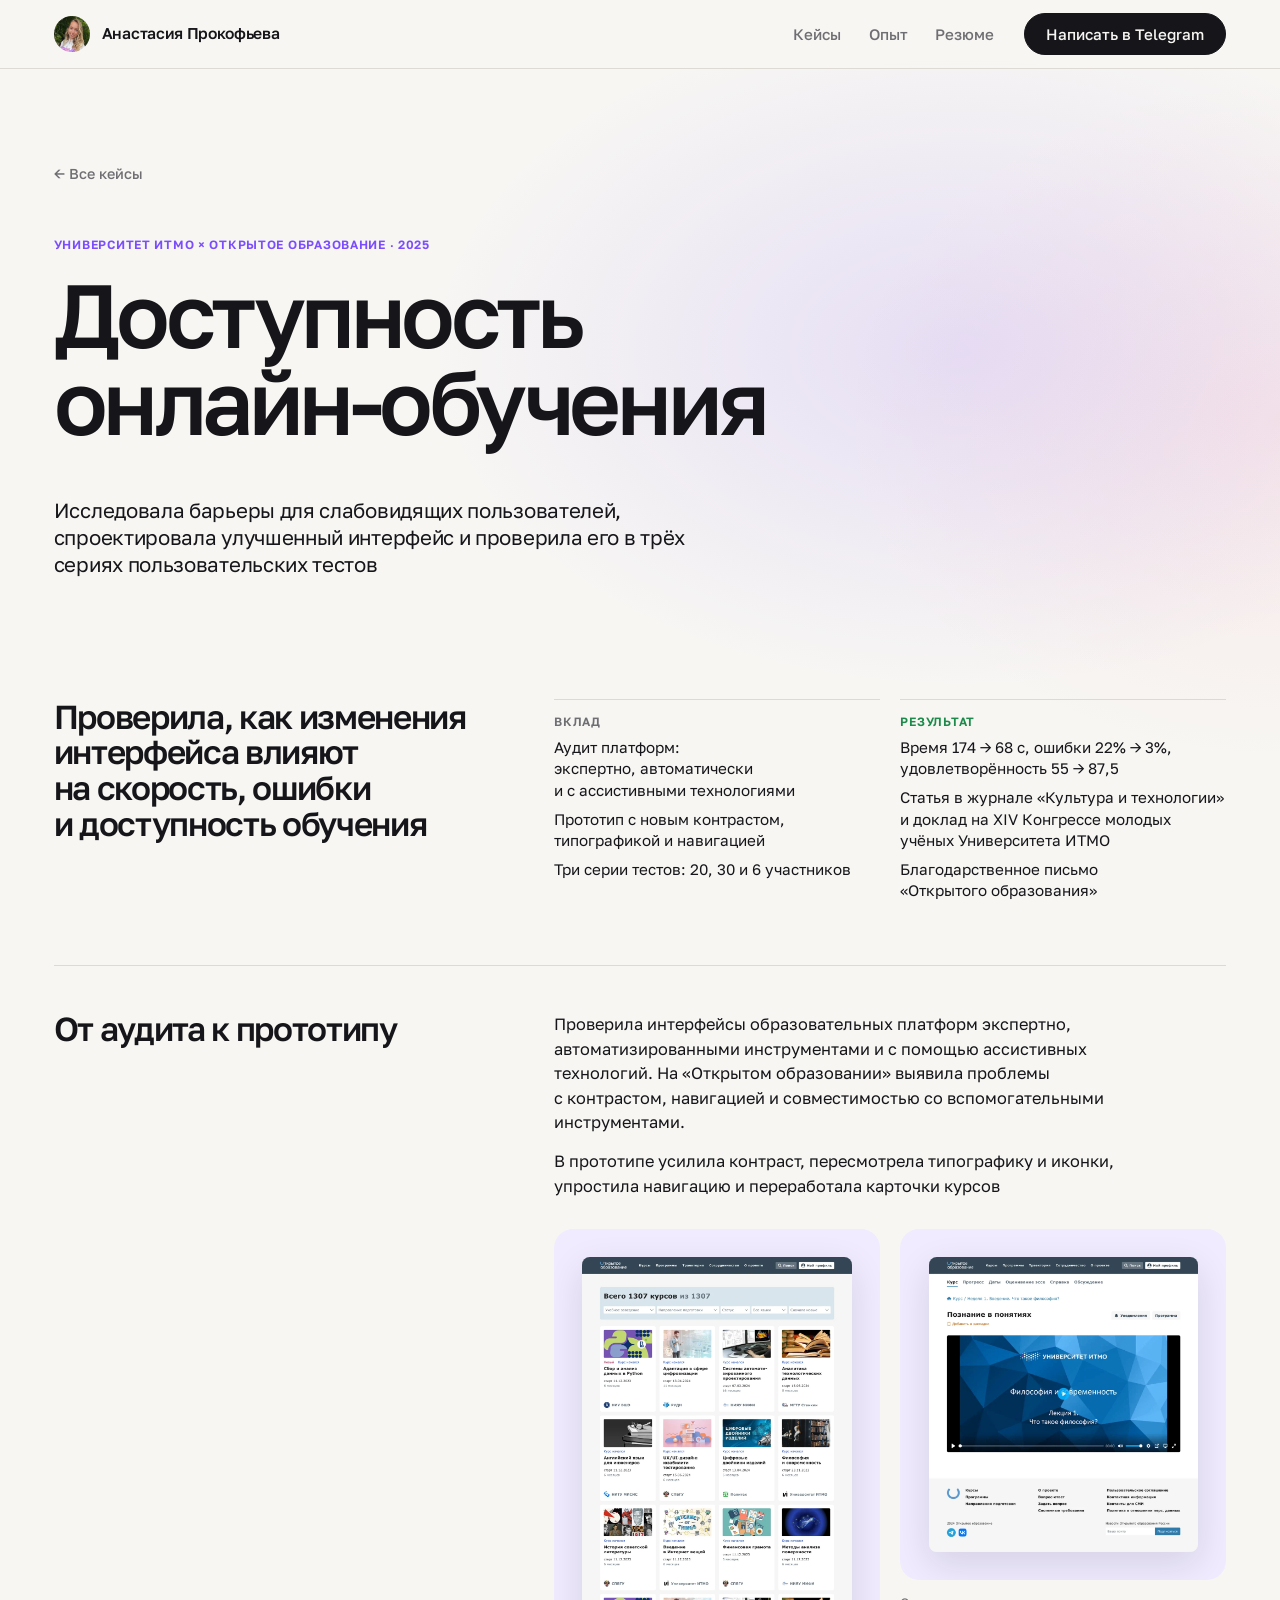
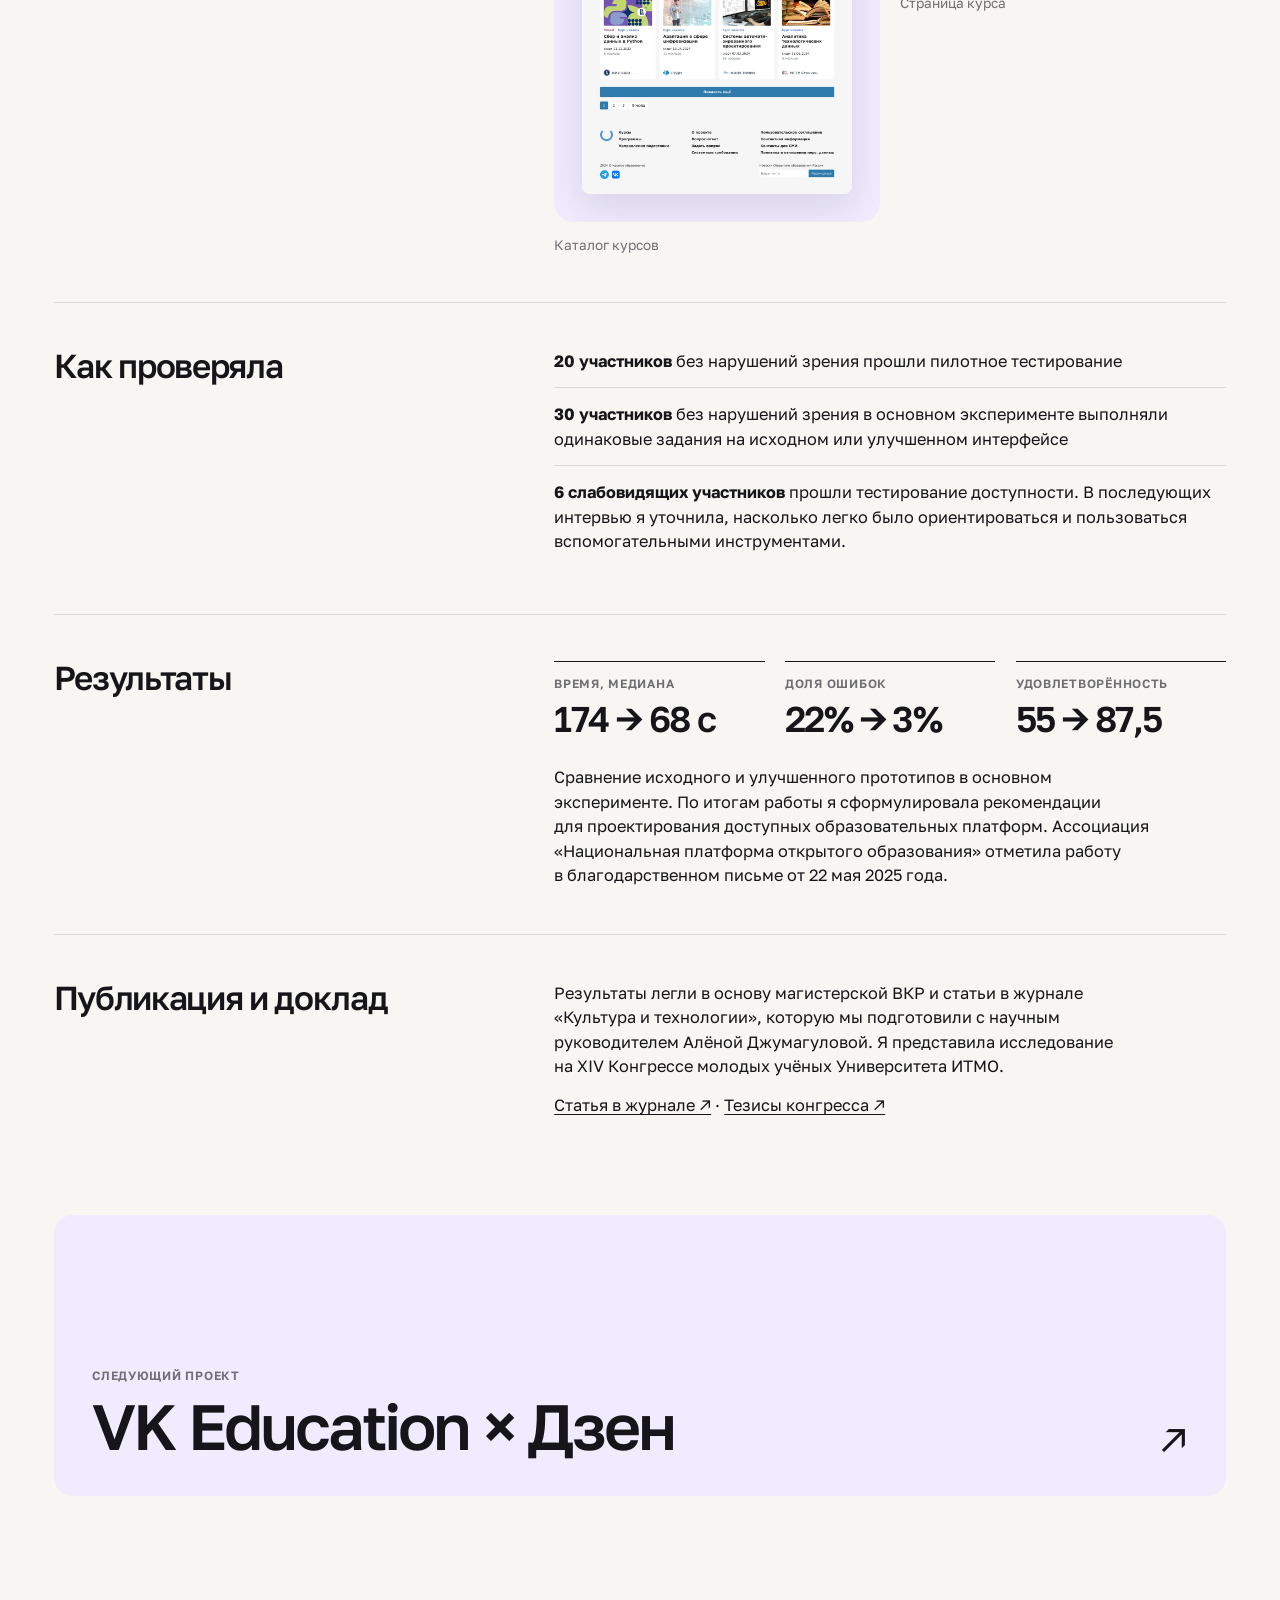
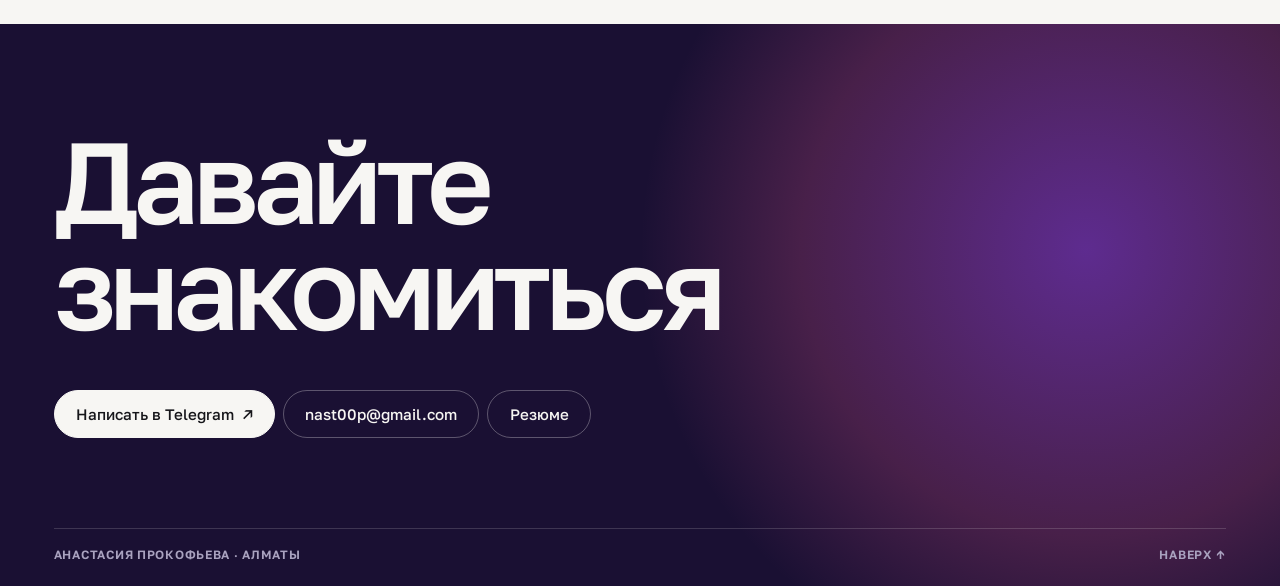
==== accessibility.html @ 5c779db9 "Adjust AVC cover crop and refine Unicon wording" ====
<!doctype html>
<html lang="ru"><head><meta charset="utf-8"><meta name="viewport" content="width=device-width,initial-scale=1"><meta name="description" content="Исследовала барьеры для слабовидящих пользователей, спроектировала улучшенный интерфейс и проверила его в трёх сериях пользовательских тестов."><title>Доступность онлайн-обучения — Анастасия Прокофьева</title><link rel="icon" href="assets/favicon.svg?v=2" type="image/svg+xml"><script>document.documentElement.classList.add("js")</script><link rel="stylesheet" href="site.css?v=1114o"><script src="portfolio.js?v=1114i" defer></script></head><body class="case" id="top">
<a class="skip" href="#main">К содержанию</a><header class="top"><div class="bar"><a class="me" href="index.html" aria-label="Анастасия Прокофьева, главная"><img src="assets/portrait.webp" alt="" width="36" height="36"><span>Анастасия Прокофьева</span></a><nav aria-label="Основная навигация"><a href="index.html#works">Кейсы</a><a href="index.html#about">Опыт</a><a href="Prokofieva_Product_Designer.pdf">Резюме</a></nav><a class="btn btn-dark contact" href="https://t.me/mqqeu">Написать в Telegram</a></div></header>
<main class="wrap" id="main"><div class="case-hero"><a class="back" href="index.html#works">← Все кейсы</a><div class="eyebrow">Университет ИТМО × Открытое образование · 2025</div><h1 class="rise" data-reveal><span>Доступность онлайн-обучения</span></h1><p class="intro">Исследовала барьеры для слабовидящих пользователей, спроектировала улучшенный интерфейс и проверила его в трёх сериях пользовательских тестов</p></div><section class="brief" data-reveal><p>Проверила, как изменения интерфейса влияют на скорость, ошибки и доступность обучения</p><dl class="rcr"><div><dt>Вклад</dt><dd><ul><li>Аудит платформ: экспертно, автоматически и с ассистивными технологиями</li><li>Прототип с новым контрастом, типографикой и навигацией</li><li>Три серии тестов: 20, 30 и 6 участников</li></ul></dd></div><div class="result"><dt>Результат</dt><dd><ul><li>Время 174 → 68 с, ошибки 22% → 3%, удовлетворённость 55 → 87,5</li><li>Статья в журнале «Культура и технологии» и доклад на XIV Конгрессе молодых учёных Университета ИТМО</li><li>Благодарственное письмо «Открытого образования»</li></ul></dd></div></dl></section><section class="case-block" data-reveal><h2>От аудита к прототипу</h2><div><p>Проверила интерфейсы образовательных платформ экспертно, автоматизированными инструментами и с помощью ассистивных технологий. На «Открытом образовании» выявила проблемы с контрастом, навигацией и совместимостью со вспомогательными инструментами.</p><p>В прототипе усилила контраст, пересмотрела типографику и иконки, упростила навигацию и переработала карточки курсов</p><div class="gallery"><figure class="asset"><a href="assets/access-38-0.webp"><img src="assets/access-38-0.webp" alt="Каталог курсов в улучшенном прототипе" loading="lazy"></a><figcaption>Каталог курсов</figcaption></figure><figure class="asset"><a href="assets/access-39-1.webp"><img src="assets/access-39-1.webp" alt="Страница курса в улучшенном прототипе" loading="lazy"></a><figcaption>Страница курса</figcaption></figure></div></div></section><section class="case-block" data-reveal><h2>Как проверяла</h2><div><ul><li><strong>20 участников</strong> без нарушений зрения прошли пилотное тестирование</li><li><strong>30 участников</strong> без нарушений зрения в основном эксперименте выполняли одинаковые задания на исходном или улучшенном интерфейсе</li><li><strong>6 слабовидящих участников</strong> прошли тестирование доступности. В последующих интервью я уточнила, насколько легко было ориентироваться и пользоваться вспомогательными инструментами.</li></ul></div></section><section class="case-block" data-reveal><h2>Результаты</h2><div><dl class="stats"><div><dt>Время, медиана</dt><dd>174 → 68 с</dd></div><div><dt>Доля ошибок</dt><dd>22% → 3%</dd></div><div><dt>Удовлетворённость</dt><dd>55 → 87,5</dd></div></dl><p>Сравнение исходного и улучшенного прототипов в основном эксперименте. По итогам работы я сформулировала рекомендации для проектирования доступных образовательных платформ. Ассоциация «Национальная платформа открытого образования» отметила работу в благодарственном письме от 22 мая 2025 года.</p></div></section><section class="case-block" data-reveal><h2>Публикация и доклад</h2><div><p>Результаты легли в основу магистерской ВКР и статьи в журнале «Культура и технологии», которую мы подготовили с научным руководителем Алёной Джумагуловой. Я представила исследование на XIV Конгрессе молодых учёных Университета ИТМО.</p><p><a href="https://cat.itmo.ru/ru/2025/v10-i1/547">Статья в журнале ↗</a> · <a href="https://kmu.itmo.ru/digests/article/14555">Тезисы конгресса ↗</a></p></div></section><a class="next" href="research.html" data-reveal><span><small>Следующий проект</small><strong>VK Education × Дзен</strong></span><b aria-hidden="true">↗</b></a></main><footer class="foot" id="contact"><div class="wrap"><h2>Давайте<br>знакомиться</h2><div class="links"><a class="btn btn-light" href="https://t.me/mqqeu">Написать в Telegram <span aria-hidden="true">↗</span></a><a class="btn" href="mailto:nast00p@gmail.com">nast00p@gmail.com</a><a class="btn" href="Prokofieva_Product_Designer.pdf">Резюме</a></div><div class="foot-bottom"><span>Анастасия Прокофьева · Алматы</span><a href="#top">Наверх ↑</a></div></div></footer><div class="dock"><a class="btn btn-dark" href="https://t.me/mqqeu">Написать в Telegram</a><a class="btn" href="Prokofieva_Product_Designer.pdf">Резюме</a></div></body></html>
---- site.css ----
/* Единая система сайта: одна гарнитура, светлый фон, фиолетовый акцент
   и у каждой работы свой яркий градиент обложки; один радиус, одна карточка, одна анимация. */
@font-face {
  font-family: "Golos Text";
  src: url("assets/golos-text.ttf") format("truetype");
  font-weight: 400 900;
  font-display: swap;
}
:root {
  color-scheme: light;
  --bg: #f7f6f3;
  --ink: #16161a;
  --muted: #6f6e72;
  --surface: #eceae5;
  --line: #dcdad3;
  --dark: #1a1033;
  --on-dark: #f7f6f3;
  --on-dark-muted: #a9a2bf;
  --accent: #7b4dff;
  --tint: #f0ebff;
  --grad: linear-gradient(120deg, #6a3dff 0%, #b04dff 50%, #ff5fa2 100%);
  /* Градиенты обложек: у каждой работы свой */
  --t-violet: linear-gradient(135deg, #5b2cff 0%, #a64dff 55%, #ff6fb1 100%);
  --t-ocean: linear-gradient(135deg, #1f4bff 0%, #4f7dff 45%, #8b5cff 100%);
  --t-sunset: linear-gradient(135deg, #ff3d7f 0%, #ff6b5a 50%, #ffa63d 100%);
  --t-indigo: linear-gradient(135deg, #1e2a9c 0%, #3956e6 55%, #3fc1e8 100%);
  --t-amber: linear-gradient(135deg, #ff7a1a 0%, #ffa21f 55%, #ffd23f 100%);
  --t-mint: linear-gradient(135deg, #0c9b74 0%, #24c58e 50%, #a8e063 100%);
  --t-sky: linear-gradient(135deg, #0077ff 0%, #4f8bff 50%, #b06bff 100%);
  --t-grape: linear-gradient(135deg, #3b1fa8 0%, #6b3df0 55%, #c07cff 100%);
  --t-teal: linear-gradient(135deg, #087f9c 0%, #17b3c4 55%, #63e0d0 100%);
  --t-peach: linear-gradient(135deg, #ff5e8a 0%, #ff8d6b 50%, #ffc86b 100%);
  --t-ice: linear-gradient(135deg, #0a6fc2 0%, #1fa3d8 50%, #2cd4a0 100%);
  --t-rose: linear-gradient(135deg, #c13dff 0%, #ff5fa2 55%, #ff9a8b 100%);
  --ok: #1c8a4a;
  --r: clamp(14px, 1.5vw, 22px);
  --gut: clamp(16px, 4.2vw, 60px);
  --gap: clamp(12px, 1.6vw, 24px);
  --space: clamp(72px, 10vw, 160px);
  --font: "Golos Text", Arial, sans-serif;
  --mono: ui-monospace, "Cascadia Mono", "SF Mono", Consolas, monospace;
  --ease: cubic-bezier(.2, .8, .2, 1);
}
* { box-sizing: border-box; }
html { scroll-behavior: smooth; scroll-padding-top: 88px; -webkit-text-size-adjust: 100%; }
body {
  margin: 0;
  background: var(--bg);
  color: var(--ink);
  font-family: var(--font);
  font-size: 1.0625rem;
  line-height: 1.5;
  -webkit-font-smoothing: antialiased;
  overflow-x: hidden;
}
a { color: inherit; text-decoration: none; }
button { font: inherit; color: inherit; }
img { display: block; max-width: 100%; height: auto; }
figure { margin: 0; }
h1, h2, h3, p, ul, dl, dd { margin: 0; }
ul { padding: 0; list-style: none; }
h1, h2, h3 { font-weight: 560; line-height: 1.02; letter-spacing: -.04em; text-wrap: balance; }
::selection { background: var(--accent); color: #fff; }
:focus-visible { outline: 2px solid var(--accent); outline-offset: 3px; border-radius: 6px; }
[hidden] { display: none !important; }
.wrap { width: min(1320px, calc(100% - 2 * var(--gut))); margin-inline: auto; }
.skip { position: fixed; top: 12px; left: 12px; z-index: 40; padding: 12px 16px; border-radius: 100px; background: var(--ink); color: var(--bg); transform: translateY(-300%); }
.skip:focus { transform: none; }
.period { color: var(--accent); }

/* Подписи — та же гарнитура, капсом и мельче */
.eyebrow { color: var(--accent) !important; }
.label, .eyebrow, .facts b, .rcr dt, .xp time, .xp-tags, .stats dt, .resume article small, .cover-note, .next small, .foot-bottom, .filter-count {
  font: 600 .75rem/1.3 var(--font);
  letter-spacing: .06em;
  text-transform: uppercase;
  color: var(--muted);
}

/* Кнопки */
.btn, .outline, .primary {
  display: inline-flex;
  align-items: center;
  justify-content: center;
  gap: .5em;
  width: max-content;
  max-width: 100%;
  min-height: 48px;
  padding: .7em 1.4em;
  border: 1px solid var(--ink);
  border-radius: 100px;
  background: transparent;
  color: var(--ink);
  font-size: .95rem;
  font-weight: 500;
  line-height: 1.1;
  cursor: pointer;
  transition: background .3s var(--ease), color .3s var(--ease), border-color .3s var(--ease);
}
.btn:hover, .outline:hover { background: var(--ink); color: var(--bg); }
.btn-dark, .primary { background: var(--ink); color: var(--bg); }
.btn-dark:hover, .primary:hover { background: var(--accent); border-color: var(--accent); color: #fff; }
.btn-grad { border: 0; background: var(--grad); color: #fff; box-shadow: 0 14px 34px rgba(123, 77, 255, .3); transition: box-shadow .3s var(--ease), transform .3s var(--ease); }
.btn-grad:hover { color: #fff; background: var(--grad); box-shadow: 0 18px 44px rgba(123, 77, 255, .42); transform: translateY(-2px); }

/* Шапка */
.top { position: fixed; inset: 0 0 auto; z-index: 30; background: rgba(247, 246, 243, .86); -webkit-backdrop-filter: blur(16px); backdrop-filter: blur(16px); border-bottom: 1px solid var(--line); }
.bar { width: min(1320px, calc(100% - 2 * var(--gut))); margin-inline: auto; display: flex; align-items: center; gap: 8px; height: 68px; }
.me { display: inline-flex; align-items: center; gap: 12px; font-weight: 560; font-size: .98rem; letter-spacing: -.02em; }
.me img { width: 36px; height: 36px; border-radius: 50%; object-fit: cover; }
.top nav { margin-left: auto; display: flex; align-items: center; }
.top nav a { padding: .6em .9em; border-radius: 100px; font-size: .95rem; font-weight: 500; color: var(--muted); transition: color .25s; }
.top nav a:hover, .top nav a[aria-current] { color: var(--ink); }
.top .contact { min-height: 42px; margin-left: 8px; }

/* Нижняя панель связи на телефоне: до заявки — одно касание с любого экрана */
.dock { display: none; }

/* Появление при прокрутке — один приём на весь сайт */
.js [data-reveal] { opacity: 0; transform: translateY(28px); transition: opacity .8s var(--ease), transform .8s var(--ease); }
.js [data-reveal].in { opacity: 1; transform: none; }
.js .rise[data-reveal] { opacity: 1; transform: none; overflow: hidden; padding-bottom: .14em; margin-bottom: -.14em; }
.js .rise[data-reveal] > span { display: block; transform: translateY(112%); transition: transform 1s var(--ease); }
.js .rise[data-reveal].in > span { transform: none; }
.rise > span { display: block; }

/* Первый экран */
main { overflow-x: clip; }
.hero { position: relative; padding-top: clamp(128px, 15vw, 220px); }
/* Свечение первого экрана: несколько оттенков, которые плавно растворяются в фоне */
.hero::before, .case-hero::before { content: ""; position: absolute; z-index: -1; top: -120px; right: -18vw; width: min(1180px, 110vw); aspect-ratio: 1.15; pointer-events: none;
  background:
    radial-gradient(closest-side at 34% 42%, rgba(123, 77, 255, .30), rgba(123, 77, 255, 0)),
    radial-gradient(closest-side at 62% 30%, rgba(255, 95, 162, .24), rgba(255, 95, 162, 0)),
    radial-gradient(closest-side at 72% 64%, rgba(255, 166, 92, .20), rgba(255, 166, 92, 0)),
    radial-gradient(closest-side at 44% 74%, rgba(72, 140, 255, .20), rgba(72, 140, 255, 0));
  filter: blur(48px);
  -webkit-mask-image: radial-gradient(closest-side, #000 55%, transparent);
  mask-image: radial-gradient(closest-side, #000 55%, transparent); }
.case-hero { position: relative; }
.hero::before, .case-hero::before { display: none; }
body { background-image: radial-gradient(ellipse 55vw 450px at 75% 350px, rgba(123, 77, 255, .14), transparent 75%), radial-gradient(ellipse 45vw 450px at 100% 420px, rgba(255, 135, 155, .13), transparent 75%); background-size: 100% 1000px; background-repeat: no-repeat; }
.hero h1 { max-width: 17ch; margin-top: clamp(14px, 1.6vw, 24px); font-size: clamp(2.5rem, 7vw, 6.75rem); line-height: .98; letter-spacing: -.05em; }
.hero h1 em { font-style: normal; background: var(--grad); -webkit-background-clip: text; background-clip: text; color: transparent; }
.hero-row { display: grid; grid-template-columns: minmax(0, 1fr) auto; gap: 24px 48px; align-items: end; margin-top: clamp(22px, 3vw, 44px); }
.hero-sub { max-width: 36ch; font-size: clamp(1.1rem, 1.6vw, 1.45rem); line-height: 1.32; letter-spacing: -.015em; }
.hero-actions { display: flex; flex-wrap: wrap; gap: 8px; }
.facts { display: grid; grid-template-columns: repeat(auto-fit, minmax(160px, 1fr)); gap: 0 var(--gap); margin-top: clamp(40px, 6vw, 88px); border-top: 1px solid var(--line); }
.facts div { display: grid; gap: 8px; align-content: start; padding: 16px 0 0; }
.facts span { font-size: clamp(1rem, 1.25vw, 1.15rem); font-weight: 500; letter-spacing: -.015em; line-height: 1.25; }

/* Секции */
.section { padding-top: var(--space); }
.section-head { display: flex; flex-wrap: wrap; align-items: end; justify-content: space-between; gap: 20px 40px; margin-bottom: clamp(24px, 3.4vw, 48px); }
.section-head h2 { font-size: clamp(2.1rem, 5vw, 4.5rem); letter-spacing: -.05em; }
.section-head p { max-width: 40ch; color: var(--muted); line-height: 1.4; }

/* Фильтр по направлениям */
.filter { display: flex; flex-wrap: wrap; align-items: center; gap: 6px; margin-bottom: var(--gap); }
.filter button { min-height: 40px; padding: .5em 1.05em; border: 1px solid var(--line); border-radius: 100px; background: transparent; font-size: .9rem; font-weight: 500; cursor: pointer; transition: background .25s var(--ease), color .25s var(--ease), border-color .25s var(--ease); }
.filter button:hover { border-color: var(--accent); color: var(--accent); }
.filter button[aria-pressed="true"] { background: var(--accent); border-color: var(--accent); color: #fff; }
.filter-count { margin-left: auto; }

/* Карточка работы — одна на весь сайт: обложка → название и «компания, годы» → одна фраза */
.works { display: grid; grid-template-columns: repeat(2, minmax(0, 1fr)); gap: clamp(36px, 4.4vw, 72px) var(--gap); }
.card { position: relative; display: flex; flex-direction: column; min-width: 0; }
.card-lg { grid-column: 1 / -1; }
.card-cover { position: relative; display: grid; place-items: center; aspect-ratio: 4 / 3; border-radius: var(--r); background: var(--surface); overflow: hidden; }
.card-lg .card-cover { aspect-ratio: 16 / 8.2; }
.tone-violet { background: var(--t-violet); } .tone-ocean { background: var(--t-ocean); } .tone-sunset { background: var(--t-sunset); }
.tone-indigo { background: var(--t-indigo); } .tone-amber { background: var(--t-amber); } .tone-mint { background: var(--t-mint); }
.tone-sky { background: var(--t-sky); } .tone-grape { background: var(--t-grape); } .tone-teal { background: var(--t-teal); }
.tone-peach { background: var(--t-peach); } .tone-ice { background: var(--t-ice); } .tone-rose { background: var(--t-rose); }
.card-cover[class*="tone-"] img { box-shadow: 0 26px 60px rgba(20, 8, 60, .35); }
.card-cover img { width: auto; max-width: 82%; max-height: 80%; border-radius: clamp(6px, .8vw, 12px); box-shadow: 0 24px 60px rgba(22, 22, 26, .16); transition: transform .9s var(--ease), rotate .9s var(--ease); }
.card:hover .card-cover img, .card:focus-within .card-cover img { transform: scale(1.035); }
.cover-note { position: absolute; left: clamp(10px, 1.4vw, 20px); bottom: clamp(10px, 1.4vw, 20px); padding: .55em .8em; border-radius: 100px; background: var(--bg); color: var(--ink); font-size: .68rem; }
.cover-type { place-items: center start; padding: clamp(18px, 3vw, 44px); }
.cover-type ul { display: grid; gap: .04em; font-size: clamp(2rem, 5.2vw, 4.6rem); font-weight: 560; line-height: 1; letter-spacing: -.05em; transition: transform .9s var(--ease); }
.cover-type li:nth-child(n+2) { color: #a9a7a1; }
.card:hover .cover-type ul, .card:focus-within .cover-type ul { transform: translateX(1.5%); }
/* Обложка из нескольких экранов «веером»: тот же радиус, тень и наведение, что у одиночной */
.card-cover.cover-stack img { position: absolute; max-width: none; max-height: none; height: auto; }
/* Экран под курсором выходит на передний план и увеличивается; обложка лежит над ссылкой карточки, клик передаёт portfolio.js */
.card-cover.cover-stack { z-index: 2; cursor: pointer; }
@media (hover: hover) {
  .card-cover.cover-stack > img:not(.cover-logo):hover { z-index: 4; rotate: 0deg; transform: scale(1.22); }
}
/* Экраны показываются целиком, без обрезки: длинный экран уходит за нижний край обложки */
.cover-phones > img { top: 11%; width: 27%; }
/* С логотипом в углу веер опускается, чтобы плашка не налезала на экраны */
.cover-phones:has(.cover-badge) > img { margin-top: 9%; }
.cover-phones > img:nth-child(1) { left: 11%; rotate: -7deg; translate: 0 5%; }
.cover-phones > img:nth-child(2) { left: 36.5%; top: 7%; z-index: 1; }
.cover-phones > img:nth-child(3) { right: 11%; rotate: 7deg; translate: 0 5%; }
/* Каскад: экраны прямо, лесенкой слева направо */
.cover-cascade > img:nth-child(n) { rotate: 0deg; translate: none; width: 26%; }
.cover-cascade > img:nth-child(1) { left: 12%; top: 6%; z-index: 1; }
.cover-cascade > img:nth-child(2) { left: 37%; top: 16%; z-index: 2; }
.cover-cascade > img:nth-child(3) { left: auto; right: 12%; top: 26%; z-index: 3; }
.cover-fan img { width: 52%; }
.cover-fan img:nth-child(1) { left: 7%; top: 9%; rotate: -4deg; }
.cover-fan img:nth-child(2) { left: 24%; top: 26%; z-index: 1; }
.cover-fan img:nth-child(3) { right: 7%; top: 43%; rotate: 4deg; z-index: 2; }
/* Высокий экран в широкой обложке: выходит из нижнего края, как обложка кейса */
.cover-bleed { place-items: end center; }
.card-cover.cover-bleed img { width: 70%; max-width: none; height: auto; max-height: none; border-radius: clamp(6px, .8vw, 12px) clamp(6px, .8vw, 12px) 0 0; transform-origin: bottom; }
.card-cover.cover-stack .cover-logo { left: clamp(10px, 1.4vw, 20px); top: clamp(10px, 1.4vw, 20px); z-index: 3; width: auto; height: clamp(46px, 5vw, 68px); aspect-ratio: auto; padding: .75em 1.2em; border-radius: 100px; background: #fff; box-shadow: 0 10px 30px rgba(20, 8, 60, .25); }
.cover-brand img { width: 30%; max-width: 160px; border-radius: 0; box-shadow: none; }
.card-cover.cover-stack .cover-logo-vk { left: clamp(10px, 1.4vw, 20px); top: clamp(10px, 1.4vw, 20px); z-index: 3; width: clamp(44px, 5vw, 64px); aspect-ratio: 1; border-radius: 22%; box-shadow: 0 10px 30px rgba(20, 8, 60, .3); }
/* Обложка-сцена: главный экран, второй внахлёст и маленький поверх. Экраны не обрезаются.
   Позиции задаются переменными на элементе: --l/--r, --t/--b, --w */
.card-cover.cover-scene { z-index: 2; isolation: isolate; cursor: pointer; }
.case-cover.cover-scene { cursor: default; }
.cover-scene::before { content: ""; position: absolute; inset: 0; z-index: -1; pointer-events: none;
  background: radial-gradient(55% 75% at 82% 8%, rgba(255, 255, 255, .34), transparent 70%), radial-gradient(60% 60% at 10% 100%, rgba(20, 8, 60, .32), transparent 70%);
  -webkit-mask-image: linear-gradient(170deg, #000 30%, rgba(0, 0, 0, .55)); mask-image: linear-gradient(170deg, #000 30%, rgba(0, 0, 0, .55)); }
.card-cover.cover-scene > :not(.cover-badge) { position: absolute; left: var(--l, auto); right: var(--r, auto); top: var(--t, auto); bottom: var(--b, auto); width: var(--w, 50%); max-width: none; max-height: none; height: auto; border-radius: clamp(6px, .8vw, 12px); box-shadow: 0 30px 70px rgba(20, 8, 60, .4); transition: transform .9s var(--ease); }
.card-cover.cover-scene .sc-main { z-index: var(--z, 1); }
.card-cover.cover-scene .sc-side { z-index: var(--z, 2); }
/* Маленький экран целиком: может уходить за край обложки, при наведении заметно увеличивается */
.card-cover.cover-scene .sc-small { z-index: var(--z, 3); transform-origin: 50% 100%; transition: transform .9s var(--ease), bottom .9s var(--ease); }
@media (hover: hover) {
  .card-cover.cover-scene > :not(.cover-badge):hover { z-index: 4; transform: scale(1.14); }
  /* при наведении выплывает вверх целиком и выходит на передний план */
  .card-cover.cover-scene > .sc-small:hover { bottom: 5% !important; transform: scale(1.06); }
}
.cover-badge { position: absolute; left: clamp(12px, 1.8vw, 24px); top: clamp(12px, 1.8vw, 24px); z-index: 3; display: flex; align-items: center; gap: .6em; padding: .45em 1em .45em .45em; border-radius: 100px; background: #fff; color: #14121c; font-size: clamp(.8rem, 1vw, .95rem); font-weight: 600; letter-spacing: -.01em; box-shadow: 0 12px 30px rgba(20, 8, 60, .28); }
.card-cover .cover-badge img { position: static; width: auto; max-width: none; height: 2.1em; max-height: none; border-radius: 28%; box-shadow: none; transform: none !important; }
.cover-badge-wide { padding: .75em 1.2em; }
.card-cover .cover-badge-wide img { height: 1.5em; border-radius: 0; }
.card-body { display: grid; gap: 8px; padding-top: clamp(14px, 1.6vw, 22px); }
.card-body .card-text { margin-top: 4px; }
.card:not(.card-lg) .card-text { min-block-size: 4.2em; }
.card h3 { font-size: clamp(1.5rem, 2.3vw, 2.1rem); }
.card h3 a::after { content: ""; position: absolute; inset: 0; z-index: 1; }
.card h3 a:focus-visible { outline: none; }
.card:has(h3 a:focus-visible) .card-cover { outline: 2px solid var(--accent); outline-offset: 3px; }
.card h3 a::before { content: "↗"; float: right; margin-left: .4em; font-weight: 400; opacity: 0; transform: translate(-6px, 6px); transition: opacity .3s, transform .4s var(--ease); }
.card:hover h3 a::before, .card:focus-within h3 a::before { opacity: 1; transform: none; color: var(--accent); }
/* В большой карточке стрелка стоит сразу после названия, а не у соседней колонки */
.card-lg h3 a { display: inline-flex; flex-direction: row-reverse; align-items: baseline; gap: .2em; }
.card-lg h3 a::before { float: none; margin: 0; }
.meta { color: var(--muted); font-size: clamp(.95rem, 1.15vw, 1.05rem); }
.card-text, .xp-text, .rcr dd { text-wrap: pretty; }
/* Карточка без страницы кейса: обложка не ведёт по клику */
.card:not(:has(h3 a)) .card-cover { cursor: default; }
.card-text { max-width: 100%; font-size: clamp(1rem, 1.2vw, 1.12rem); line-height: 1.4; }
/* Обложка-веер на странице кейса: та же, что у большой карточки, но без ссылки */
.case-cover { aspect-ratio: 16 / 8.2; cursor: default; }
@media (min-width: 761px) {
  .card-lg .cover-fan img, .case-cover.cover-fan img { width: 46%; }
  .card-lg .cover-fan img:nth-child(1), .case-cover.cover-fan img:nth-child(1) { left: 6%; top: 8%; }
  .card-lg .cover-fan img:nth-child(2), .case-cover.cover-fan img:nth-child(2) { left: 27%; top: 22%; }
  .card-lg .cover-fan img:nth-child(3), .case-cover.cover-fan img:nth-child(3) { right: 6%; top: 37%; }
  .case-cover.cover-phones img { width: 22%; }
  .case-cover.cover-phones img:nth-child(1) { left: 16%; }
  .case-cover.cover-phones img:nth-child(2) { left: 39%; }
  .case-cover.cover-phones img:nth-child(3) { right: 16%; }
}
.card-lg .card-body { grid-template-columns: minmax(0, 5fr) minmax(0, 7fr); gap: 20px var(--gap); align-items: start; }
.card-lg h3 { font-size: clamp(2rem, 4vw, 3.5rem); letter-spacing: -.05em; }
.card-lg .card-head { display: grid; gap: 10px; }
.card-lg .card-head .meta { margin-top: 2px; }

/* Роль — вклад — результат */
.rcr { display: grid; grid-template-columns: repeat(3, minmax(0, 1fr)); gap: 0 var(--gap); }
.rcr div { display: grid; gap: 8px; align-content: start; padding-top: 14px; border-top: 1px solid var(--line); }
.rcr dd { font-size: clamp(.95rem, 1.1vw, 1.05rem); line-height: 1.4; }
.rcr .result dt { color: var(--ok); }

/* Обо мне и опыт */
.about-top { display: grid; grid-template-columns: auto minmax(0, 1fr); gap: clamp(20px, 3vw, 44px); align-items: center; }
.about-top img { width: clamp(140px, 17vw, 240px); aspect-ratio: 1; object-fit: cover; border-radius: var(--r); }
.about-lead { max-width: 48ch; font-size: clamp(1.15rem, 1.6vw, 1.5rem); font-weight: 560; line-height: 1.35; letter-spacing: -.035em; text-wrap: pretty; }
/* Каждое предложение — с новой строки */
.about-lead em { display: block; margin-top: .35em; font-style: normal; color: var(--muted); }
.cv-cta { padding-top: clamp(24px, 3vw, 44px); border-top: 1px solid var(--line); }
.cv-cta .btn { width: 100%; min-height: clamp(72px, 8vw, 104px); font-size: clamp(1.15rem, 1.8vw, 1.6rem); font-weight: 560; letter-spacing: -.02em; }
.btn-xl { min-height: 64px; padding: .8em 2em; font-size: clamp(1.05rem, 1.4vw, 1.25rem); }
.xp-list { margin-top: clamp(40px, 6vw, 88px); }
.xp { display: grid; grid-template-columns: minmax(0, 5fr) minmax(0, 5fr) minmax(0, 2fr); gap: 12px var(--gap); padding: clamp(20px, 2.4vw, 34px) 0; border-top: 1px solid var(--line); }
.xp h3 { font-size: clamp(1.25rem, 1.9vw, 1.7rem); line-height: 1.1; letter-spacing: -.035em; }
.xp-role p { margin-top: .3em; color: var(--muted); }
.xp time { display: block; margin-top: 1em; }
.xp-text { line-height: 1.45; }
.xp-tags { display: grid; gap: .4em; align-content: start; }
.cv-bar { display: flex; align-items: center; justify-content: space-between; gap: 16px; padding: clamp(20px, 2.4vw, 34px) 0; border-block: 1px solid var(--line); font-size: clamp(1.25rem, 1.9vw, 1.7rem); font-weight: 560; letter-spacing: -.035em; transition: color .3s; }
.cv-bar:hover { color: var(--accent); }

/* Футер — конечная точка пути: написать */
.foot { position: relative; overflow: hidden; margin-top: var(--space); background: var(--dark); color: var(--on-dark); padding: clamp(56px, 8vw, 120px) 0 24px; }
.foot::before { content: ""; position: absolute; top: -40%; right: -20%; width: min(900px, 90vw); aspect-ratio: 1; border-radius: 50%; background: radial-gradient(circle, rgba(176, 77, 255, .45), rgba(255, 95, 162, .2) 45%, transparent 70%); pointer-events: none; }
.foot .wrap { position: relative; }
.foot h2 { font-size: clamp(2.6rem, 9vw, 8.5rem); line-height: .92; letter-spacing: -.055em; }
.foot .links { display: flex; flex-wrap: wrap; gap: 8px; margin-top: clamp(28px, 4vw, 56px); }
.foot .btn { border-color: rgba(247, 246, 243, .3); color: var(--on-dark); }
.foot .btn:hover { background: var(--on-dark); border-color: var(--on-dark); color: var(--ink); }
.foot .btn-light { background: var(--on-dark); border-color: var(--on-dark); color: var(--ink); }
.foot .btn-light:hover { background: var(--accent); border-color: var(--accent); color: #fff; }
.foot-bottom { display: flex; justify-content: space-between; gap: 16px; margin-top: clamp(48px, 7vw, 104px); padding-top: 18px; border-top: 1px solid rgba(247, 246, 243, .16); color: var(--on-dark-muted); }
.foot-bottom a:hover { color: var(--on-dark); }

/* ───── Страницы кейсов ───── */
.case main { padding-top: clamp(112px, 12vw, 176px); overflow: visible; }
.case-hero { padding-bottom: clamp(32px, 4.4vw, 64px); }
.back { display: inline-flex; align-items: center; min-height: 40px; margin-bottom: clamp(24px, 3.4vw, 48px); font-size: .9rem; font-weight: 500; color: var(--muted); transition: color .25s; }
.back:hover { color: var(--accent); }
.case-hero h1 { max-width: 16ch; margin: clamp(12px, 1.4vw, 20px) 0 clamp(16px, 2vw, 28px); font-size: clamp(2.5rem, 7vw, 6.75rem); line-height: .98; letter-spacing: -.05em; overflow-wrap: anywhere; }
.case-hero h1.rise[data-reveal] { margin-bottom: clamp(22px, 2.6vw, 38px); }
.case-hero .intro { max-width: 52ch; text-wrap: pretty; font-size: clamp(1.1rem, 1.6vw, 1.45rem); line-height: 1.32; letter-spacing: -.015em; }
.cover { position: relative; display: flex; flex-direction: column; padding: clamp(18px, 5vw, 72px) clamp(16px, 9vw, 150px) 0; border-radius: var(--r); background: var(--surface); overflow: hidden; }
.cover img { width: 100%; border-radius: clamp(6px, .8vw, 12px) clamp(6px, .8vw, 12px) 0 0; box-shadow: 0 24px 60px rgba(22, 22, 26, .16); }
.cover-access img { max-width: 920px; align-self: center; }
.cover figcaption { order: -1; align-self: flex-start; margin-bottom: clamp(12px, 1.6vw, 22px); font-size: .82rem; color: var(--muted); }
.cover figcaption a, .case-block a:not(.outline):not(.btn), .resume a:not(.outline):not(.btn) { text-decoration: underline; text-decoration-thickness: 1px; text-underline-offset: .2em; }
.case-block a:not(.outline):not(.btn):hover, .cover figcaption a:hover { color: var(--accent); }

/* Коротко: что делала и что вышло */
.brief { display: grid; grid-template-columns: minmax(0, 5fr) minmax(0, 7fr); gap: 24px var(--gap); padding: clamp(36px, 5vw, 72px) 0; }
.brief > p { max-width: 22ch; font-size: clamp(1.5rem, 2.6vw, 2.3rem); font-weight: 560; line-height: 1.08; letter-spacing: -.04em; text-wrap: balance; }
.brief .rcr { grid-template-columns: repeat(2, minmax(0, 1fr)); }
.brief .rcr ul { display: grid; gap: .5em; }
.brief .rcr li { line-height: 1.4; }

.case-block { display: grid; grid-template-columns: minmax(0, 5fr) minmax(0, 7fr); gap: 16px var(--gap); padding: clamp(28px, 3.6vw, 52px) 0; border-top: 1px solid var(--line); }
.case-block > h2 { position: sticky; top: 96px; align-self: start; font-size: clamp(1.5rem, 2.6vw, 2.3rem); letter-spacing: -.04em; }
.case-block p, .case-block li { max-width: 60ch; font-size: clamp(1.02rem, 1.25vw, 1.15rem); line-height: 1.5; }
.case-block p + p { margin-top: .9em; }
.case-block ul { display: grid; }
.case-block li { padding: 14px 0; border-top: 1px solid var(--line); max-width: none; }
.case-block li:first-child { padding-top: 0; border-top: 0; }
.asset { margin-top: clamp(20px, 2.4vw, 32px); }
.asset > a, .asset > img { display: block; padding: clamp(12px, 2.2vw, 32px); border-radius: var(--r); background: var(--tint); overflow: hidden; }
.asset img { width: 100%; border-radius: clamp(4px, .6vw, 10px); box-shadow: 0 12px 36px rgba(22, 22, 26, .12); transition: transform .8s var(--ease); }
.asset a:hover img { transform: scale(1.02); }
.asset-tall img { width: min(100%, 360px); margin-inline: auto; }

.asset-row { display: grid; grid-template-columns: repeat(3, minmax(0, 1fr)); gap: var(--gap); }
.asset-row .asset { margin-top: 0; }

.asset figcaption { padding-top: .8rem; font-size: .85rem; color: var(--muted); }
.gallery { display: grid; grid-template-columns: repeat(2, minmax(0, 1fr)); gap: var(--gap); }

.stats { display: grid; grid-template-columns: repeat(3, minmax(0, 1fr)); gap: 0 var(--gap); margin-bottom: 28px; }
.stats div { display: grid; gap: 10px; align-content: start; padding-top: 14px; border-top: 1px solid var(--ink); }
.stats dd { font-size: clamp(1.3rem, 2.8vw, 2.6rem); font-weight: 560; letter-spacing: -.045em; line-height: 1; white-space: nowrap; }
.collection { display: grid; }
.case-block > div, .collection article > * { min-width: 0; }
.collection article { display: grid; grid-template-columns: minmax(0, 1fr); gap: .45em; padding: clamp(16px, 2vw, 26px) 0; border-top: 1px solid var(--line); }
.collection article:first-child { padding-top: 0; border-top: 0; }
.collection h3 { font-size: clamp(1.25rem, 1.9vw, 1.7rem); letter-spacing: -.035em; }
.collection article > a { display: inline-flex; align-items: center; width: max-content; min-height: 40px; }
.case-end { padding: clamp(24px, 4vw, 56px) 0 0; }

/* Следующий проект */
.next { display: flex; align-items: flex-end; justify-content: space-between; gap: 24px; min-height: clamp(180px, 22vw, 320px); margin-top: clamp(24px, 4vw, 56px); padding: clamp(20px, 3vw, 44px); border-radius: var(--r); background: var(--tint); transition: background .4s var(--ease), color .4s var(--ease); }
.next small { display: block; margin-bottom: .9em; }
.next strong { display: block; font-size: clamp(2rem, 5vw, 4.5rem); font-weight: 560; line-height: 1; letter-spacing: -.05em; }
.next b { flex: none; font-size: clamp(1.6rem, 3vw, 2.8rem); font-weight: 400; line-height: 1; transition: transform .5s var(--ease); }
.next:hover, .next:focus-visible { background: var(--grad); color: #fff; }
.next:hover small, .next:focus-visible small { color: #fff; }
.next:hover b { transform: translate(4px, -4px); }

/* Иллюстрации и процесс работы в кейсе */
.case-feature { padding: clamp(20px, 4vw, 56px); border-radius: var(--r); overflow: hidden; }
.case-feature img { width: 100%; border-radius: clamp(6px, .8vw, 12px); box-shadow: 0 24px 60px rgba(20, 8, 60, .25); }
.case-block .case-steps { list-style: none; counter-reset: case-step; }
.case-block .case-steps > li { position: relative; padding-left: 3rem; }
.case-steps > li::before { counter-increment: case-step; content: "0" counter(case-step); position: absolute; left: 0; top: 1rem; font-size: .85rem; font-weight: 600; color: var(--accent); }
.case-steps > li:first-child::before { top: .2rem; }
.case-steps h3 { margin-bottom: .6em; font-size: clamp(1.1rem, 1.4vw, 1.3rem); line-height: 1.2; letter-spacing: -.025em; }
.experiment { margin-top: 24px; padding: clamp(18px, 2.6vw, 36px); border-radius: var(--r); background: var(--tint); }
.case-block .experiment-label { margin-bottom: 14px; font-size: .75rem; font-weight: 600; letter-spacing: .06em; text-transform: uppercase; color: var(--accent); }
.experiment h3 { max-width: 24ch; font-size: clamp(1.25rem, 2vw, 1.8rem); line-height: 1.15; }
.experiment-groups { display: grid; grid-template-columns: repeat(3, minmax(0, 1fr)); gap: 12px; margin: 26px 0; }
.experiment-groups > div { display: grid; align-content: start; gap: 10px; padding: 16px; border-radius: 12px; background: var(--bg); }
.experiment-groups b { font-size: .9rem; line-height: 1.3; }
.experiment-groups span { font-size: .9rem; line-height: 1.4; color: var(--muted); }
.case-block .experiment-result { padding-top: 18px; border-top: 1px solid var(--line); font-size: .95rem; line-height: 1.4; }
@media (max-width: 1000px) {
  .experiment-groups { grid-template-columns: 1fr; }
}

/* Резюме */
.resume .hero-actions { margin: 0 0 clamp(28px, 4vw, 56px); }
.resume article { padding: clamp(16px, 2vw, 26px) 0; border-top: 1px solid var(--line); }
.resume article:first-child { padding-top: 0; border-top: 0; }
.resume article small { display: block; margin-bottom: .8em; }
.resume article h3 { margin-bottom: .45em; font-size: clamp(1.25rem, 1.9vw, 1.7rem); line-height: 1.1; letter-spacing: -.035em; }

@media (max-width: 900px) {
  .card-lg .card-body { grid-template-columns: 1fr; }
  .xp { grid-template-columns: 1fr 1fr; }
  .xp-tags { grid-column: 1 / -1; display: flex; flex-wrap: wrap; gap: 4px 16px; }
}
@media (max-width: 760px) {
  body { font-size: 1rem; }
  .bar { height: 60px; }
  .me span { display: none; }
  .top .contact { display: none; }
  .top nav a { padding: .6em .7em; }
  .top nav a:last-child { padding-right: 0; }
  .dock { position: fixed; inset: auto 0 0; z-index: 30; display: grid; grid-template-columns: 1fr auto; gap: 8px; padding: 10px var(--gut) calc(10px + env(safe-area-inset-bottom)); background: rgba(247, 246, 243, .92); -webkit-backdrop-filter: blur(16px); backdrop-filter: blur(16px); border-top: 1px solid var(--line); transition: transform .4s var(--ease); }
  .dock .btn { width: 100%; }
  .dock.away { transform: translateY(110%); }
  .hero-row { grid-template-columns: 1fr; }
  .facts { grid-template-columns: 1fr 1fr; gap: 20px var(--gap); border-top: 0; }
  .facts div { border-top: 1px solid var(--line); padding-top: 12px; }
  .works { grid-template-columns: 1fr; }
  .card:not(.card-lg) .card-text { min-block-size: 5.6em; }
  .card-cover, .card-lg .card-cover, .case-cover { aspect-ratio: 4 / 3; }
  .cover-badge { font-size: .72rem; }
  .cover-phones:has(.cover-badge) > img { margin-top: 15%; }
  .asset-row { grid-template-columns: repeat(3, minmax(0, 1fr)); gap: 8px; }
  .card-cover img { max-width: 88%; }
  .rcr { grid-template-columns: 1fr; gap: 14px; }
  .filter { flex-wrap: nowrap; margin-inline: calc(-1 * var(--gut)); padding-inline: var(--gut); overflow-x: auto; scrollbar-width: none; }
  .filter::-webkit-scrollbar { display: none; }
  .filter button { flex: none; }
  .filter-count { display: none; }
  .about-top { grid-template-columns: 1fr; align-items: start; }
  .brief, .case-block, .xp { grid-template-columns: 1fr; }
  .brief .rcr { grid-template-columns: 1fr; }
  .about-top img { width: 96px; }
  .case-block > h2 { position: static; }
  .gallery { grid-template-columns: 1fr; }
  .stats dt { font-size: .64rem; }
  .foot { padding-bottom: 96px; }
  .foot .links .btn { flex: 1 1 100%; width: 100%; }
}
@media (max-width: 400px) {
  .stats { grid-template-columns: 1fr; gap: 14px; }
  .stats div { grid-template-columns: 1fr auto; align-items: baseline; }
}
@media (prefers-reduced-motion: reduce) {
  html { scroll-behavior: auto; }
  *, *::before, *::after { transition: none !important; animation: none !important; }
  .js [data-reveal], .js .rise[data-reveal] > span { opacity: 1; transform: none; }
}
@media print {
  .top, .foot, .back, .case-end, .next, .no-print, .skip, .dock { display: none !important; }
  .js [data-reveal], .js .rise[data-reveal] > span { opacity: 1 !important; transform: none !important; }
  body { background: #fff; color: #000; font-size: 10.5pt; }
  .wrap { width: 100%; }
  .case main { padding-top: 0; }
  .case-hero { padding-bottom: 14pt; }
  .case-hero h1 { max-width: none; font-size: 30pt; margin: .1em 0 .2em; }
  .case-hero .intro { font-size: 12pt; }
  .case-block { grid-template-columns: 26% 1fr; gap: 16pt; padding: 12pt 0; }
  .case-block > h2 { position: static; font-size: 16pt; }
  .case-block p, .case-block li { font-size: 10.5pt; }
  .resume article { padding: 0 0 8pt; break-inside: avoid; }
  .resume article + article { margin-top: 8pt; padding-top: 8pt; border-top: 1px solid #ccc; }
  .resume article h3 { font-size: 13pt; }
}


.js .case-hero h1.rise[data-reveal] { margin-bottom: clamp(26px, 3vw, 44px); }
.case-hero > .intro { margin-bottom: 0; }
.case-hero + .case-cover { margin-top: clamp(16px, 2vw, 28px); }
.case-gallery { grid-template-columns: 1fr; }
html { scrollbar-gutter: auto; }
.case-block [id] { scroll-margin-top: 100px; }

.case-cover.cover-phones > img[src*="avc-task-detail"] { top: 16%; }
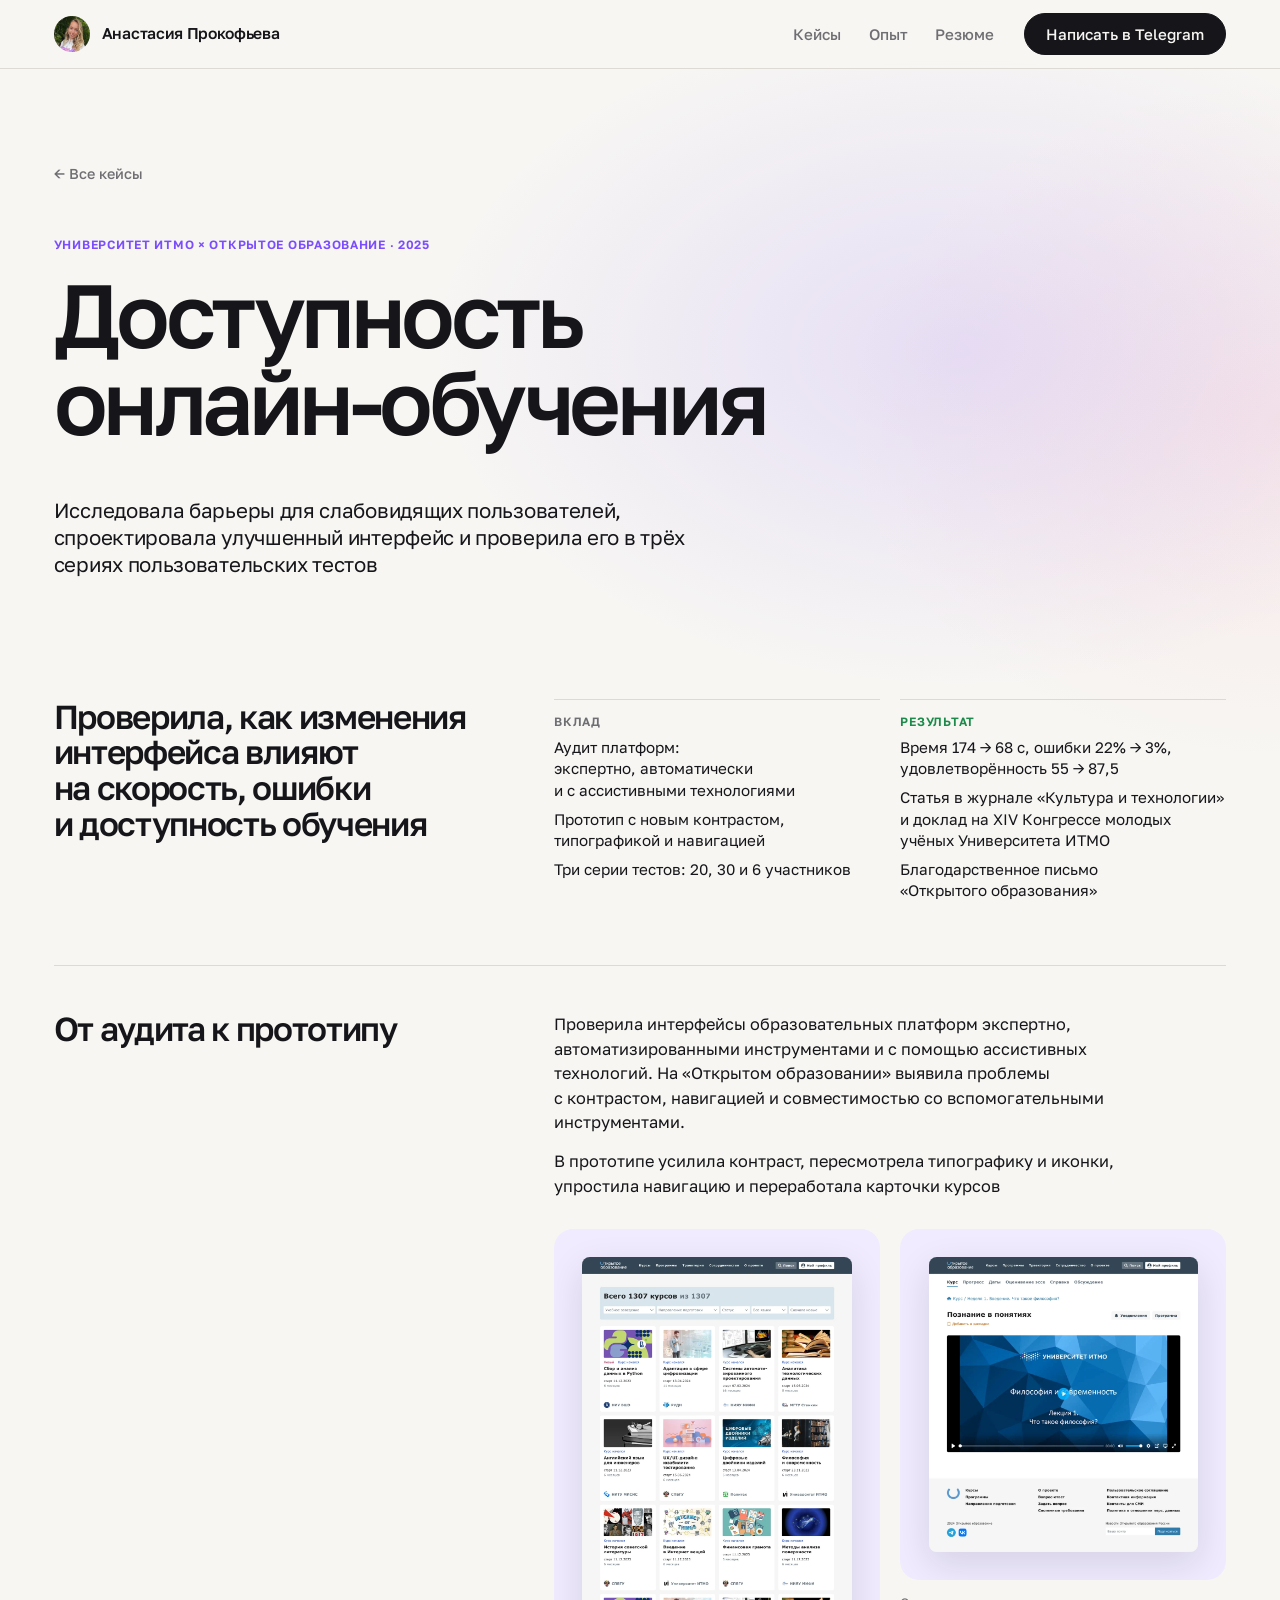
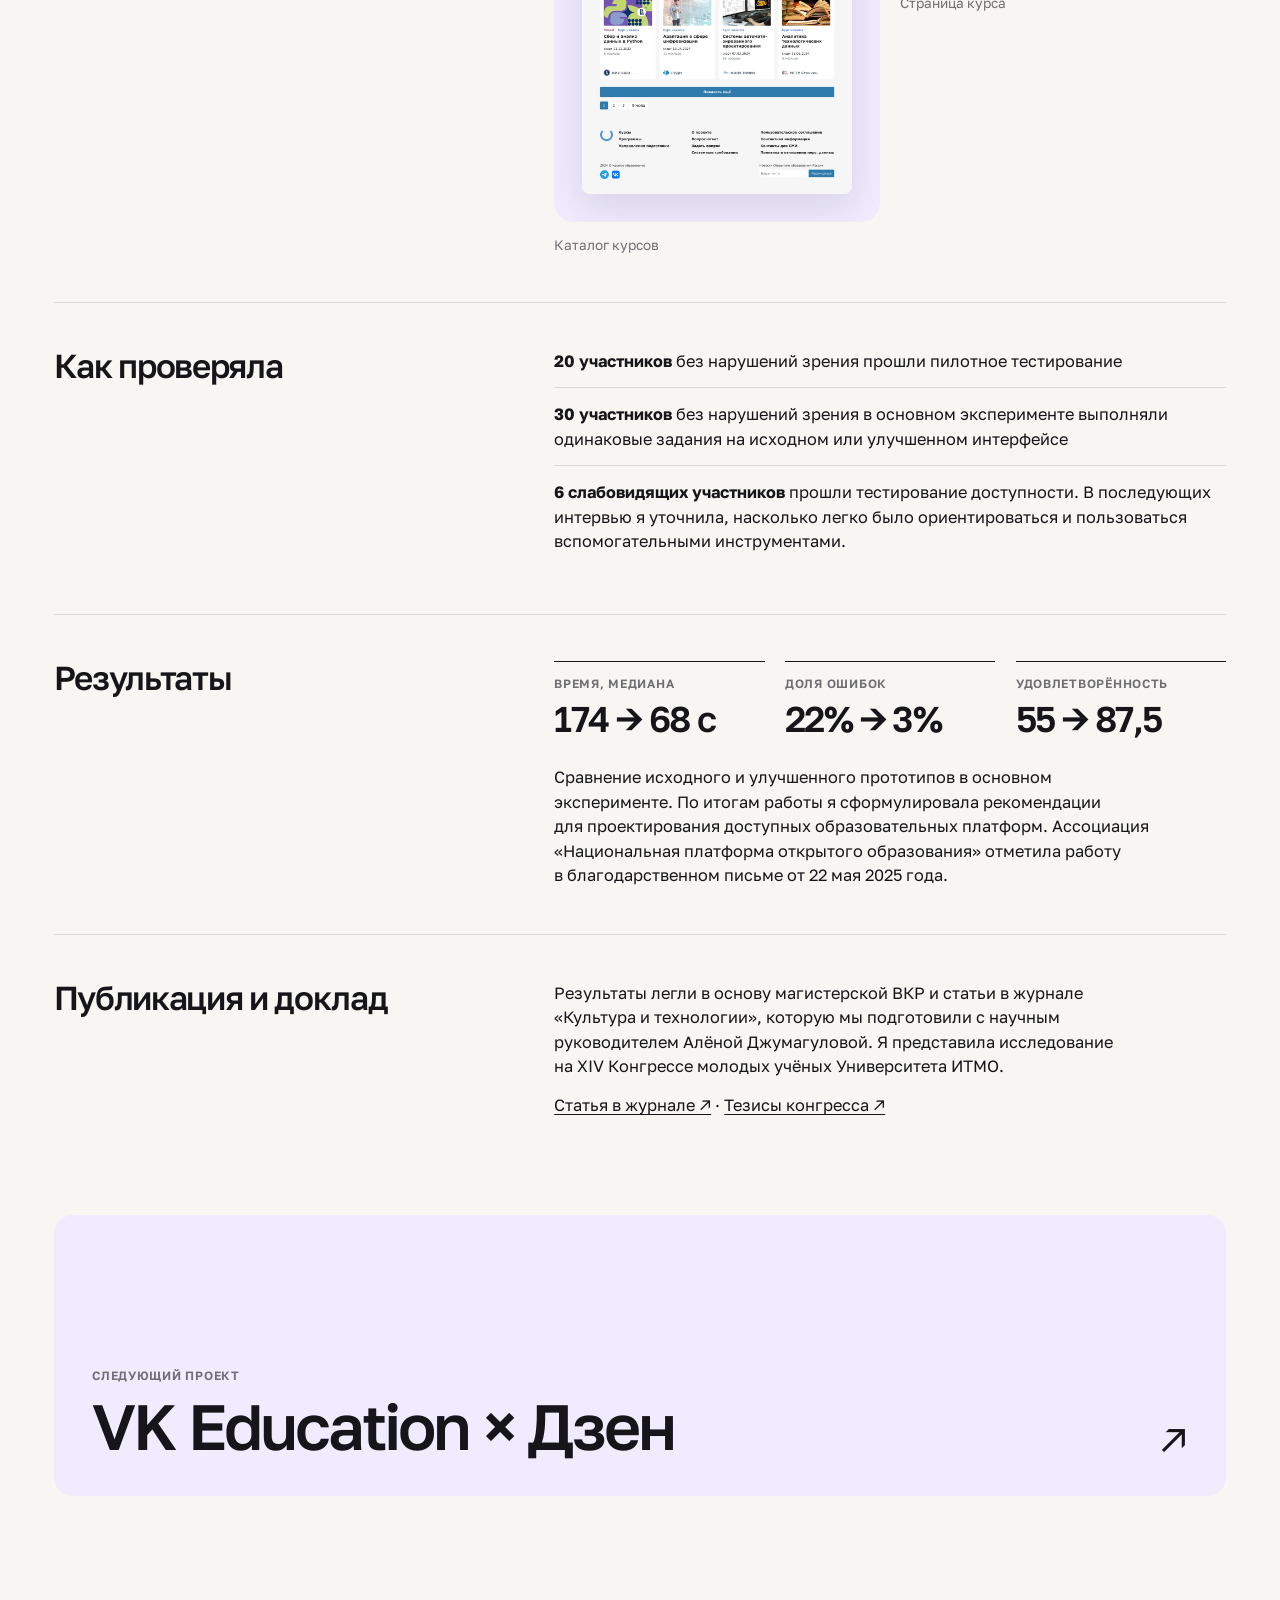
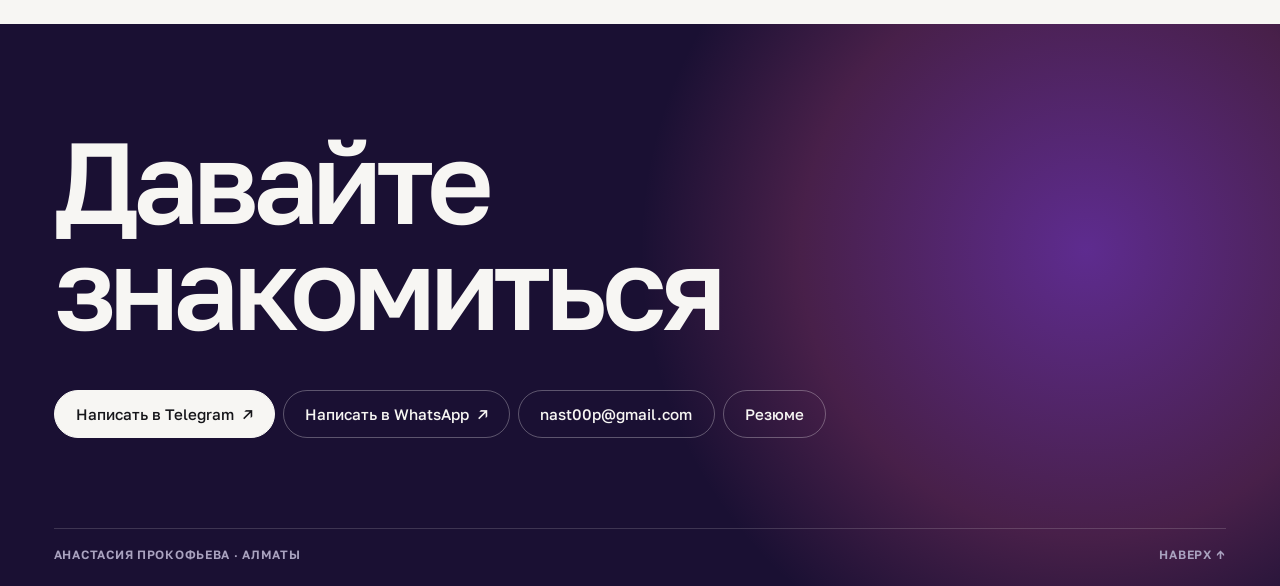
==== commit 39f896e0: "Add WhatsApp contact across portfolio pages" ====
--- a/accessibility.html
+++ b/accessibility.html
@@ -1,4 +1,4 @@
 <!doctype html>
-<html lang="ru"><head><meta charset="utf-8"><meta name="viewport" content="width=device-width,initial-scale=1"><meta name="description" content="Исследовала барьеры для слабовидящих пользователей, спроектировала улучшенный интерфейс и проверила его в трёх сериях пользовательских тестов."><title>Доступность онлайн-обучения — Анастасия Прокофьева</title><link rel="icon" href="assets/favicon.svg?v=2" type="image/svg+xml"><script>document.documentElement.classList.add("js")</script><link rel="stylesheet" href="site.css?v=1114o"><script src="portfolio.js?v=1114i" defer></script></head><body class="case" id="top">
+<html lang="ru"><head><meta charset="utf-8"><meta name="viewport" content="width=device-width,initial-scale=1"><meta name="description" content="Исследовала барьеры для слабовидящих пользователей, спроектировала улучшенный интерфейс и проверила его в трёх сериях пользовательских тестов."><title>Доступность онлайн-обучения — Анастасия Прокофьева</title><link rel="icon" href="assets/favicon.svg?v=2" type="image/svg+xml"><script>document.documentElement.classList.add("js")</script><link rel="stylesheet" href="site.css?v=1114s"><script src="portfolio.js?v=1114i" defer></script></head><body class="case" id="top">
 <a class="skip" href="#main">К содержанию</a><header class="top"><div class="bar"><a class="me" href="index.html" aria-label="Анастасия Прокофьева, главная"><img src="assets/portrait.webp" alt="" width="36" height="36"><span>Анастасия Прокофьева</span></a><nav aria-label="Основная навигация"><a href="index.html#works">Кейсы</a><a href="index.html#about">Опыт</a><a href="Prokofieva_Product_Designer.pdf">Резюме</a></nav><a class="btn btn-dark contact" href="https://t.me/mqqeu">Написать в Telegram</a></div></header>
-<main class="wrap" id="main"><div class="case-hero"><a class="back" href="index.html#works">← Все кейсы</a><div class="eyebrow">Университет ИТМО × Открытое образование · 2025</div><h1 class="rise" data-reveal><span>Доступность онлайн-обучения</span></h1><p class="intro">Исследовала барьеры для слабовидящих пользователей, спроектировала улучшенный интерфейс и проверила его в трёх сериях пользовательских тестов</p></div><section class="brief" data-reveal><p>Проверила, как изменения интерфейса влияют на скорость, ошибки и доступность обучения</p><dl class="rcr"><div><dt>Вклад</dt><dd><ul><li>Аудит платформ: экспертно, автоматически и с ассистивными технологиями</li><li>Прототип с новым контрастом, типографикой и навигацией</li><li>Три серии тестов: 20, 30 и 6 участников</li></ul></dd></div><div class="result"><dt>Результат</dt><dd><ul><li>Время 174 → 68 с, ошибки 22% → 3%, удовлетворённость 55 → 87,5</li><li>Статья в журнале «Культура и технологии» и доклад на XIV Конгрессе молодых учёных Университета ИТМО</li><li>Благодарственное письмо «Открытого образования»</li></ul></dd></div></dl></section><section class="case-block" data-reveal><h2>От аудита к прототипу</h2><div><p>Проверила интерфейсы образовательных платформ экспертно, автоматизированными инструментами и с помощью ассистивных технологий. На «Открытом образовании» выявила проблемы с контрастом, навигацией и совместимостью со вспомогательными инструментами.</p><p>В прототипе усилила контраст, пересмотрела типографику и иконки, упростила навигацию и переработала карточки курсов</p><div class="gallery"><figure class="asset"><a href="assets/access-38-0.webp"><img src="assets/access-38-0.webp" alt="Каталог курсов в улучшенном прототипе" loading="lazy"></a><figcaption>Каталог курсов</figcaption></figure><figure class="asset"><a href="assets/access-39-1.webp"><img src="assets/access-39-1.webp" alt="Страница курса в улучшенном прототипе" loading="lazy"></a><figcaption>Страница курса</figcaption></figure></div></div></section><section class="case-block" data-reveal><h2>Как проверяла</h2><div><ul><li><strong>20 участников</strong> без нарушений зрения прошли пилотное тестирование</li><li><strong>30 участников</strong> без нарушений зрения в основном эксперименте выполняли одинаковые задания на исходном или улучшенном интерфейсе</li><li><strong>6 слабовидящих участников</strong> прошли тестирование доступности. В последующих интервью я уточнила, насколько легко было ориентироваться и пользоваться вспомогательными инструментами.</li></ul></div></section><section class="case-block" data-reveal><h2>Результаты</h2><div><dl class="stats"><div><dt>Время, медиана</dt><dd>174 → 68 с</dd></div><div><dt>Доля ошибок</dt><dd>22% → 3%</dd></div><div><dt>Удовлетворённость</dt><dd>55 → 87,5</dd></div></dl><p>Сравнение исходного и улучшенного прототипов в основном эксперименте. По итогам работы я сформулировала рекомендации для проектирования доступных образовательных платформ. Ассоциация «Национальная платформа открытого образования» отметила работу в благодарственном письме от 22 мая 2025 года.</p></div></section><section class="case-block" data-reveal><h2>Публикация и доклад</h2><div><p>Результаты легли в основу магистерской ВКР и статьи в журнале «Культура и технологии», которую мы подготовили с научным руководителем Алёной Джумагуловой. Я представила исследование на XIV Конгрессе молодых учёных Университета ИТМО.</p><p><a href="https://cat.itmo.ru/ru/2025/v10-i1/547">Статья в журнале ↗</a> · <a href="https://kmu.itmo.ru/digests/article/14555">Тезисы конгресса ↗</a></p></div></section><a class="next" href="research.html" data-reveal><span><small>Следующий проект</small><strong>VK Education × Дзен</strong></span><b aria-hidden="true">↗</b></a></main><footer class="foot" id="contact"><div class="wrap"><h2>Давайте<br>знакомиться</h2><div class="links"><a class="btn btn-light" href="https://t.me/mqqeu">Написать в Telegram <span aria-hidden="true">↗</span></a><a class="btn" href="mailto:nast00p@gmail.com">nast00p@gmail.com</a><a class="btn" href="Prokofieva_Product_Designer.pdf">Резюме</a></div><div class="foot-bottom"><span>Анастасия Прокофьева · Алматы</span><a href="#top">Наверх ↑</a></div></div></footer><div class="dock"><a class="btn btn-dark" href="https://t.me/mqqeu">Написать в Telegram</a><a class="btn" href="Prokofieva_Product_Designer.pdf">Резюме</a></div></body></html>
+<main class="wrap" id="main"><div class="case-hero"><a class="back" href="index.html#works">← Все кейсы</a><div class="eyebrow">Университет ИТМО × Открытое образование · 2025</div><h1 class="rise" data-reveal><span>Доступность онлайн-обучения</span></h1><p class="intro">Исследовала барьеры для слабовидящих пользователей, спроектировала улучшенный интерфейс и проверила его в трёх сериях пользовательских тестов</p></div><section class="brief" data-reveal><p>Проверила, как изменения интерфейса влияют на скорость, ошибки и доступность обучения</p><dl class="rcr"><div><dt>Вклад</dt><dd><ul><li>Аудит платформ: экспертно, автоматически и с ассистивными технологиями</li><li>Прототип с новым контрастом, типографикой и навигацией</li><li>Три серии тестов: 20, 30 и 6 участников</li></ul></dd></div><div class="result"><dt>Результат</dt><dd><ul><li>Время 174 → 68 с, ошибки 22% → 3%, удовлетворённость 55 → 87,5</li><li>Статья в журнале «Культура и технологии» и доклад на XIV Конгрессе молодых учёных Университета ИТМО</li><li>Благодарственное письмо «Открытого образования»</li></ul></dd></div></dl></section><section class="case-block" data-reveal><h2>От аудита к прототипу</h2><div><p>Проверила интерфейсы образовательных платформ экспертно, автоматизированными инструментами и с помощью ассистивных технологий. На «Открытом образовании» выявила проблемы с контрастом, навигацией и совместимостью со вспомогательными инструментами.</p><p>В прототипе усилила контраст, пересмотрела типографику и иконки, упростила навигацию и переработала карточки курсов</p><div class="gallery"><figure class="asset"><a href="assets/access-38-0.webp"><img src="assets/access-38-0.webp" alt="Каталог курсов в улучшенном прототипе" loading="lazy"></a><figcaption>Каталог курсов</figcaption></figure><figure class="asset"><a href="assets/access-39-1.webp"><img src="assets/access-39-1.webp" alt="Страница курса в улучшенном прототипе" loading="lazy"></a><figcaption>Страница курса</figcaption></figure></div></div></section><section class="case-block" data-reveal><h2>Как проверяла</h2><div><ul><li><strong>20 участников</strong> без нарушений зрения прошли пилотное тестирование</li><li><strong>30 участников</strong> без нарушений зрения в основном эксперименте выполняли одинаковые задания на исходном или улучшенном интерфейсе</li><li><strong>6 слабовидящих участников</strong> прошли тестирование доступности. В последующих интервью я уточнила, насколько легко было ориентироваться и пользоваться вспомогательными инструментами.</li></ul></div></section><section class="case-block" data-reveal><h2>Результаты</h2><div><dl class="stats"><div><dt>Время, медиана</dt><dd>174 → 68 с</dd></div><div><dt>Доля ошибок</dt><dd>22% → 3%</dd></div><div><dt>Удовлетворённость</dt><dd>55 → 87,5</dd></div></dl><p>Сравнение исходного и улучшенного прототипов в основном эксперименте. По итогам работы я сформулировала рекомендации для проектирования доступных образовательных платформ. Ассоциация «Национальная платформа открытого образования» отметила работу в благодарственном письме от 22 мая 2025 года.</p></div></section><section class="case-block" data-reveal><h2>Публикация и доклад</h2><div><p>Результаты легли в основу магистерской ВКР и статьи в журнале «Культура и технологии», которую мы подготовили с научным руководителем Алёной Джумагуловой. Я представила исследование на XIV Конгрессе молодых учёных Университета ИТМО.</p><p><a href="https://cat.itmo.ru/ru/2025/v10-i1/547">Статья в журнале ↗</a> · <a href="https://kmu.itmo.ru/digests/article/14555">Тезисы конгресса ↗</a></p></div></section><a class="next" href="research.html" data-reveal><span><small>Следующий проект</small><strong>VK Education × Дзен</strong></span><b aria-hidden="true">↗</b></a></main><footer class="foot" id="contact"><div class="wrap"><h2>Давайте<br>знакомиться</h2><div class="links"><a class="btn btn-light" href="https://t.me/mqqeu">Написать в Telegram <span aria-hidden="true">↗</span></a><a class="btn" href="https://wa.me/79046455458">Написать в WhatsApp <span aria-hidden="true">↗</span></a><a class="btn" href="mailto:nast00p@gmail.com">nast00p@gmail.com</a><a class="btn" href="Prokofieva_Product_Designer.pdf">Резюме</a></div><div class="foot-bottom"><span>Анастасия Прокофьева · Алматы</span><a href="#top">Наверх ↑</a></div></div></footer><div class="dock"><a class="btn btn-dark" href="https://t.me/mqqeu">Написать в Telegram</a><a class="btn" href="Prokofieva_Product_Designer.pdf">Резюме</a></div></body></html>
--- a/site.css
+++ b/site.css
@@ -249,8 +249,8 @@
 .card-text { max-width: 100%; font-size: clamp(1rem, 1.2vw, 1.12rem); line-height: 1.4; }
 /* Обложка-веер на странице кейса: та же, что у большой карточки, но без ссылки */
 .case-cover { aspect-ratio: 16 / 8.2; cursor: default; }
-@media (min-width: 761px) {
-  .card-lg .cover-fan img, .case-cover.cover-fan img { width: 46%; }
+/* Сохраняем композицию экранов при любом размере обложки. */
+.card-lg .cover-fan img, .case-cover.cover-fan img { width: 46%; }
   .card-lg .cover-fan img:nth-child(1), .case-cover.cover-fan img:nth-child(1) { left: 6%; top: 8%; }
   .card-lg .cover-fan img:nth-child(2), .case-cover.cover-fan img:nth-child(2) { left: 27%; top: 22%; }
   .card-lg .cover-fan img:nth-child(3), .case-cover.cover-fan img:nth-child(3) { right: 6%; top: 37%; }
@@ -258,7 +258,6 @@
   .case-cover.cover-phones img:nth-child(1) { left: 16%; }
   .case-cover.cover-phones img:nth-child(2) { left: 39%; }
   .case-cover.cover-phones img:nth-child(3) { right: 16%; }
-}
 .card-lg .card-body { grid-template-columns: minmax(0, 5fr) minmax(0, 7fr); gap: 20px var(--gap); align-items: start; }
 .card-lg h3 { font-size: clamp(2rem, 4vw, 3.5rem); letter-spacing: -.05em; }
 .card-lg .card-head { display: grid; gap: 10px; }
@@ -410,7 +409,8 @@
   .facts div { border-top: 1px solid var(--line); padding-top: 12px; }
   .works { grid-template-columns: 1fr; }
   .card:not(.card-lg) .card-text { min-block-size: 5.6em; }
-  .card-cover, .card-lg .card-cover, .case-cover { aspect-ratio: 4 / 3; }
+  .card-cover { aspect-ratio: 4 / 3; }
+  .card-lg .card-cover, .case-cover { aspect-ratio: 16 / 8.2; }
   .cover-badge { font-size: .72rem; }
   .cover-phones:has(.cover-badge) > img { margin-top: 15%; }
   .asset-row { grid-template-columns: repeat(3, minmax(0, 1fr)); gap: 8px; }
@@ -464,4 +464,11 @@
 html { scrollbar-gutter: auto; }
 .case-block [id] { scroll-margin-top: 100px; }
 
-.case-cover.cover-phones > img[src*="avc-task-detail"] { top: 16%; }
+.case-cover.cover-phones > img[src*="avc-task-detail"] { top: calc(7% + 5px); }
+/* Акценты опыта в существующей палитре, без изменения вёрстки. */
+.xp-text strong { font-weight: inherit; }
+@media (max-width: 760px) {
+  .xp-text strong { color: var(--accent); font-weight: 560; }
+  .xp-tags { gap: 7px; }
+  .xp-tags li { padding: 5px 9px; border-radius: 6px; background: var(--tint); color: var(--accent); }
+}
